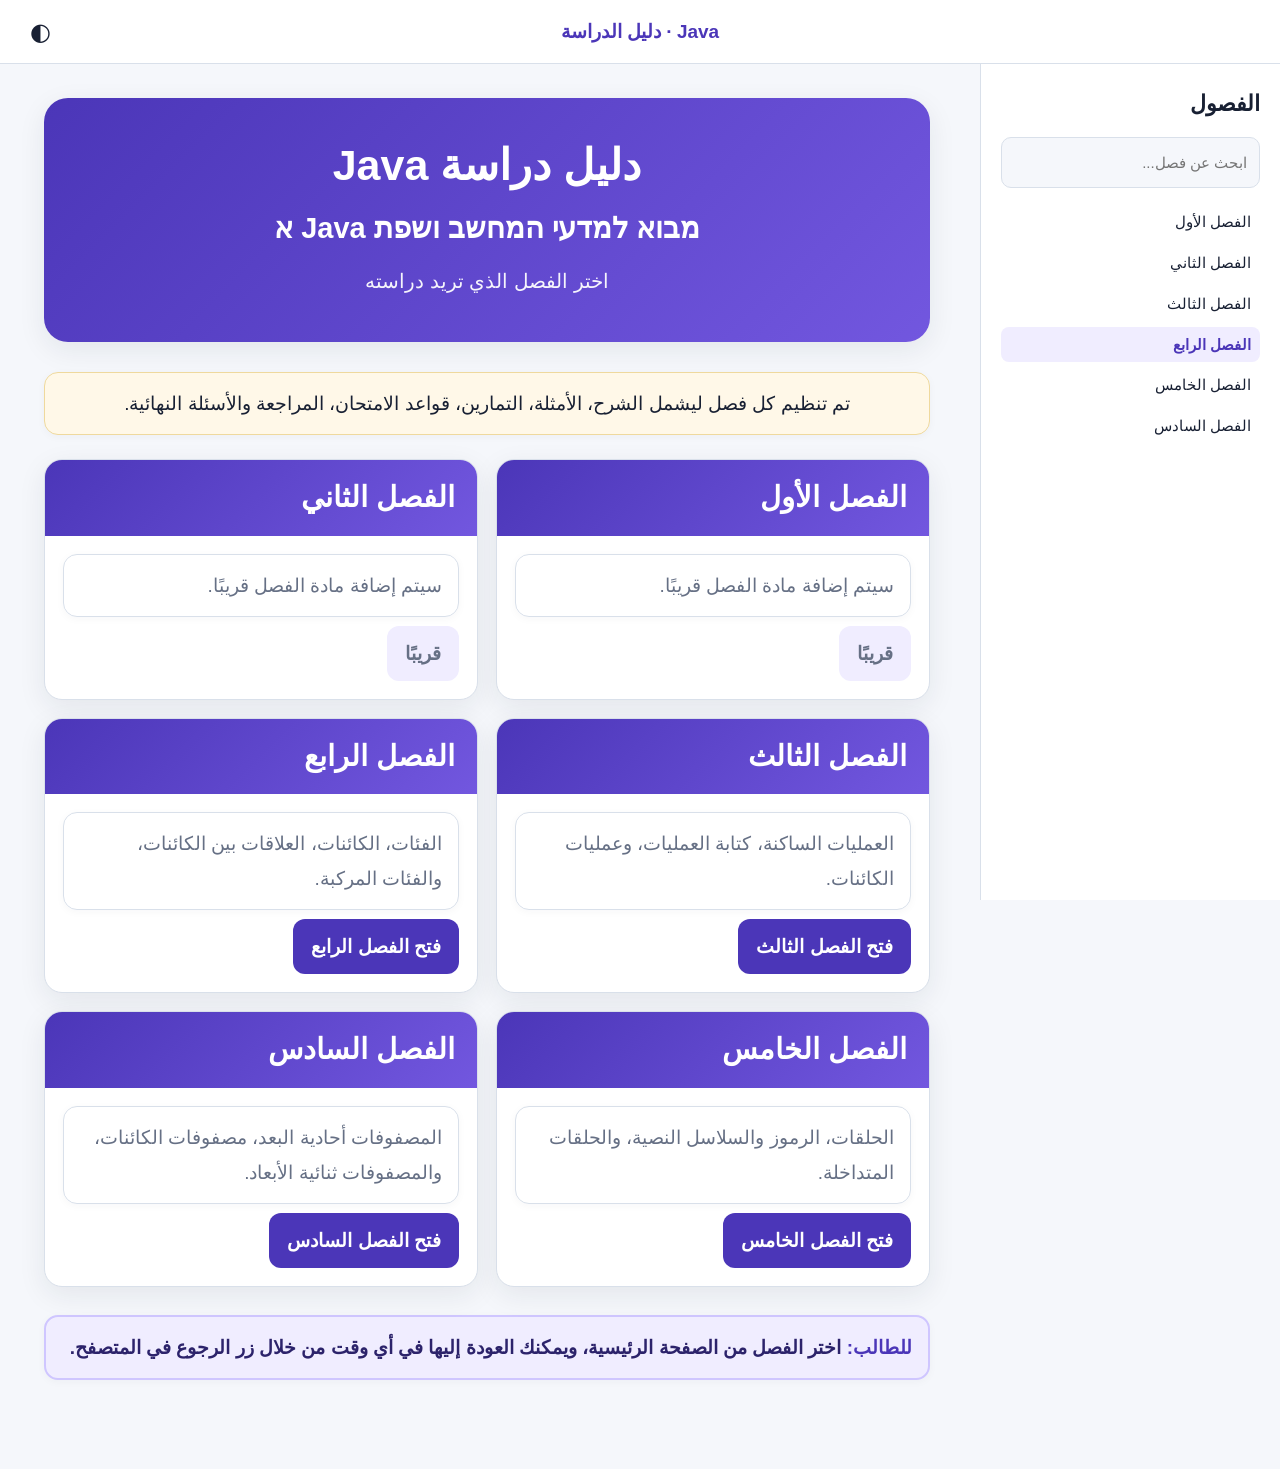
==== index.html @ dca9957d "Java course study guide (chapters 3-6)" ====
<!doctype html>
<html lang="ar" dir="rtl">
<head>
<meta charset="utf-8">
<meta name="viewport" content="width=device-width, initial-scale=1">
<title>دليل دراسة Java | فصول المساق</title>
<link rel="stylesheet" href="styles.css">
<style>
  .home-intro {
    text-align: center;
    margin: 0 0 24px;
  }

  .chapters-grid {
    display: grid;
    grid-template-columns: repeat(2, minmax(0, 1fr));
    gap: 18px;
    margin-top: 18px;
  }

  .chapter-card {
    background: var(--card);
    border: 1px solid var(--line);
    border-radius: 18px;
    overflow: hidden;
    box-shadow: var(--shadow);
  }

  .chapter-card .chapter-title {
    margin: 0;
    border-radius: 0;
  }

  .chapter-body {
    padding: 18px;
  }

  .chapter-body p {
    margin-top: 0;
  }

  .chapter-link,
  .coming-soon {
    display: inline-flex;
    align-items: center;
    justify-content: center;
    min-height: 46px;
    padding: 10px 18px;
    border-radius: 12px;
    font-weight: 800;
    text-decoration: none;
  }

  .chapter-link {
    background: var(--accent);
    color: #fff;
  }

  .chapter-link:hover,
  .chapter-link:focus-visible {
    filter: brightness(1.08);
    outline: 3px solid rgba(75,54,184,.2);
  }

  .coming-soon {
    background: var(--soft);
    color: var(--muted);
    cursor: default;
  }

  .chapter-topic {
    color: var(--muted);
  }

  .site-note {
    margin-top: 28px;
  }

  @media (max-width: 760px) {
    .chapters-grid {
      grid-template-columns: 1fr;
    }
  }
</style>
</head>

<body>
<header class="topbar">
  <button id="menuBtn" class="icon-btn" aria-label="فتح قائمة المحتويات">☰</button>
  <div class="brand">Java · دليل الدراسة</div>
  <button id="themeBtn" class="icon-btn" aria-label="تبديل المظهر">◐</button>
</header>

<aside id="sidebar" class="sidebar" aria-label="قائمة المحتويات">
  <div class="sidebar-inner">
    <h2>الفصول</h2>
    <input id="searchBox" type="search" placeholder="ابحث عن فصل..." aria-label="بحث">
    <nav id="toc"></nav>
  </div>
</aside>

<main id="content" class="content">
  <section class="hero">
    <h1 class="hero-title">دليل دراسة Java</h1>
    <div class="hero-subtitle">מבוא למדעי המחשב ושפת Java א</div>
    <div class="hero-tagline">اختر الفصل الذي تريد دراسته</div>
  </section>

  <div class="home-intro note">
    تم تنظيم كل فصل ليشمل الشرح، الأمثلة، التمارين، قواعد الامتحان، المراجعة والأسئلة النهائية.
  </div>

  <section class="chapters-grid">
    <article class="chapter-card">
      <h2 id="sec-1" class="chapter-title">الفصل الأول</h2>
      <div class="chapter-body">
        <p class="chapter-topic">سيتم إضافة مادة الفصل قريبًا.</p>
        <span class="coming-soon">قريبًا</span>
      </div>
    </article>

    <article class="chapter-card">
      <h2 id="sec-2" class="chapter-title">الفصل الثاني</h2>
      <div class="chapter-body">
        <p class="chapter-topic">سيتم إضافة مادة الفصل قريبًا.</p>
        <span class="coming-soon">قريبًا</span>
      </div>
    </article>

    <article class="chapter-card">
      <h2 id="sec-3" class="chapter-title">الفصل الثالث</h2>
      <div class="chapter-body">
        <p class="chapter-topic">العمليات الساكنة، كتابة العمليات، وعمليات الكائنات.</p>
        <a class="chapter-link" href="chapter3.html">فتح الفصل الثالث</a>
      </div>
    </article>

    <article class="chapter-card">
      <h2 id="sec-4" class="chapter-title">الفصل الرابع</h2>
      <div class="chapter-body">
        <p class="chapter-topic">الفئات، الكائنات، العلاقات بين الكائنات، والفئات المركبة.</p>
        <a class="chapter-link" href="chapter4.html">فتح الفصل الرابع</a>
      </div>
    </article>

    <article class="chapter-card">
      <h2 id="sec-5" class="chapter-title">الفصل الخامس</h2>
      <div class="chapter-body">
        <p class="chapter-topic">الحلقات، الرموز والسلاسل النصية، والحلقات المتداخلة.</p>
        <a class="chapter-link" href="chapter5.html">فتح الفصل الخامس</a>
      </div>
    </article>

    <article class="chapter-card">
      <h2 id="sec-6" class="chapter-title">الفصل السادس</h2>
      <div class="chapter-body">
        <p class="chapter-topic">المصفوفات أحادية البعد، مصفوفات الكائنات، والمصفوفات ثنائية الأبعاد.</p>
        <a class="chapter-link" href="chapter6.html">فتح الفصل السادس</a>
      </div>
    </article>
  </section>

  <div class="exam-tip site-note">
    <strong>للطالب:</strong> اختر الفصل من الصفحة الرئيسية، ويمكنك العودة إليها في أي وقت من خلال زر الرجوع في المتصفح.
  </div>
</main>

<button id="topBtn" class="top-btn" aria-label="العودة إلى الأعلى">↑</button>
<script src="script.js"></script>
</body>
</html>
---- styles.css ----
:root{--bg:#f5f7fb;--card:#fff;--text:#182033;--muted:#667085;--line:#d9e0ea;--accent:#4b36b8;--accent2:#7257df;--soft:#f0edff;--code:#101828;--codeText:#eef2ff;--note:#fff8e8;--shadow:0 8px 28px rgba(24,32,51,.08)}
*{box-sizing:border-box}html{scroll-behavior:smooth}body{margin:0;background:var(--bg);color:var(--text);font-family:"Noto Naskh Arabic","Arial",sans-serif;font-size:19px;line-height:1.85}.topbar{height:64px;position:sticky;top:0;z-index:20;display:flex;align-items:center;justify-content:space-between;padding:0 18px;background:rgba(255,255,255,.94);backdrop-filter:blur(12px);border-bottom:1px solid var(--line)}.brand{font-weight:800;color:var(--accent)}.icon-btn{border:0;background:transparent;font-size:24px;cursor:pointer;color:var(--text);width:44px;height:44px;border-radius:12px}.icon-btn:hover,.icon-btn:focus-visible{background:var(--soft);outline:3px solid rgba(75,54,184,.2)}.sidebar{position:fixed;right:0;top:64px;bottom:0;width:300px;background:var(--card);border-left:1px solid var(--line);overflow:auto;z-index:15}.sidebar-inner{padding:20px}.sidebar h2{margin:0 0 12px;font-size:22px}.sidebar input{width:100%;padding:11px 12px;border:1px solid var(--line);border-radius:10px;font:inherit;font-size:15px;background:var(--bg);color:var(--text)}#toc{margin-top:16px;display:grid;gap:5px}#toc a{display:block;text-decoration:none;color:var(--text);padding:7px 9px;border-radius:8px;font-size:15px;line-height:1.45}#toc a:hover,#toc a.active{background:var(--soft);color:var(--accent);font-weight:700}.content{max-width:1260px;margin:0 auto;padding:34px 340px 80px 34px;min-height:100vh}.hero{background:linear-gradient(135deg,var(--accent),var(--accent2));color:#fff;padding:42px 34px;border-radius:24px;box-shadow:var(--shadow);margin-bottom:30px;text-align:center}.hero-title{margin:0;font-size:43px;line-height:1.2}.hero-subtitle{font-size:29px;font-weight:800;margin-top:10px}.hero-tagline{font-size:20px;margin-top:8px;opacity:.94}.chapter-title{margin:40px 0 18px;padding:18px 22px;border-radius:16px;background:linear-gradient(135deg,var(--accent),var(--accent2));color:white;font-size:29px;line-height:1.35;scroll-margin-top:85px}.section-title{font-size:23px;color:var(--accent);margin:28px 0 10px;border-right:5px solid var(--accent2);padding-right:12px}p,.bullet,.numbered,.note,.exam-tip{background:var(--card);border:1px solid var(--line);border-radius:14px;padding:13px 16px;margin:9px 0;box-shadow:0 2px 8px rgba(24,32,51,.035)}.bullet{position:relative;padding-right:35px}.bullet:before{content:"•";position:absolute;right:15px;color:var(--accent);font-size:25px}.numbered{border-right:4px solid var(--accent2)}.note{background:var(--note);border-color:#efd99d}.exam-tip{background:var(--soft);border:2px solid #cfc6ff;color:#2c236b;font-weight:600}.exam-tip strong{color:var(--accent)}code{font-family:"DejaVu Sans Mono","Courier New",monospace;font-size:.86em;unicode-bidi:isolate;background:#eef0f5;border-radius:5px;padding:1px 5px;color:#222}.code-block{direction:ltr;text-align:left;background:var(--code);color:var(--codeText);border-radius:14px;padding:16px;overflow:auto;line-height:1.55;font-size:14px;box-shadow:var(--shadow)}.code-block code,.code-table code{background:transparent;color:inherit;padding:0}.table-wrap{overflow:auto;margin:14px 0}.study-table,.code-table{border-collapse:separate;border-spacing:0;width:100%;background:var(--card);border:1px solid var(--line);border-radius:14px;overflow:hidden;box-shadow:var(--shadow)}.study-table td,.code-table td{border-bottom:1px solid var(--line);border-left:1px solid var(--line);padding:12px;vertical-align:top}.study-table tr:last-child td,.code-table tr:last-child td{border-bottom:0}.study-table td:last-child,.code-table td:last-child{border-left:0}.code-table{direction:ltr;text-align:left;background:var(--code);color:var(--codeText)}.code-table pre{margin:0;white-space:pre-wrap;font:14px/1.55 "DejaVu Sans Mono","Courier New",monospace}.top-btn{position:fixed;left:20px;bottom:20px;width:48px;height:48px;border:0;border-radius:50%;background:var(--accent);color:white;font-size:25px;cursor:pointer;box-shadow:var(--shadow);opacity:0;pointer-events:none;transition:.2s}.top-btn.show{opacity:1;pointer-events:auto}.search-hidden{display:none!important}body.dark{--bg:#111522;--card:#1a2030;--text:#eef1f8;--muted:#a9b1c3;--line:#343d51;--accent:#a990ff;--accent2:#755ae8;--soft:#292344;--code:#090c13;--codeText:#f2f4ff;--note:#302a1d;--shadow:0 8px 28px rgba(0,0,0,.28)}body.dark .topbar{background:rgba(17,21,34,.94)}body.dark code{background:#2b3140;color:#f4f5f7}
@media(max-width:1050px){.sidebar{transform:translateX(100%);transition:.25s;width:min(86vw,320px);box-shadow:-10px 0 35px rgba(0,0,0,.15)}.sidebar.open{transform:translateX(0)}.content{padding:26px 20px 80px}.hero{padding:32px 20px}.hero-title{font-size:34px}.chapter-title{font-size:25px}}
@media(min-width:1051px){#menuBtn{visibility:hidden}}
@media print{body{background:#fff;font-size:13pt}.topbar,.sidebar,.top-btn{display:none!important}.content{max-width:none;padding:0;margin:0}.hero{background:none!important;color:#111;border:2px solid #555;box-shadow:none}.chapter-title{background:none!important;color:#111;border:2px solid #555;page-break-before:auto}.code-block,.code-table{background:#fff!important;color:#000!important;border:1px solid #555;box-shadow:none}p,.bullet,.numbered,.note,.exam-tip,.study-table,.code-table{box-shadow:none;break-inside:avoid}.chapter-title,.section-title{break-after:avoid}}
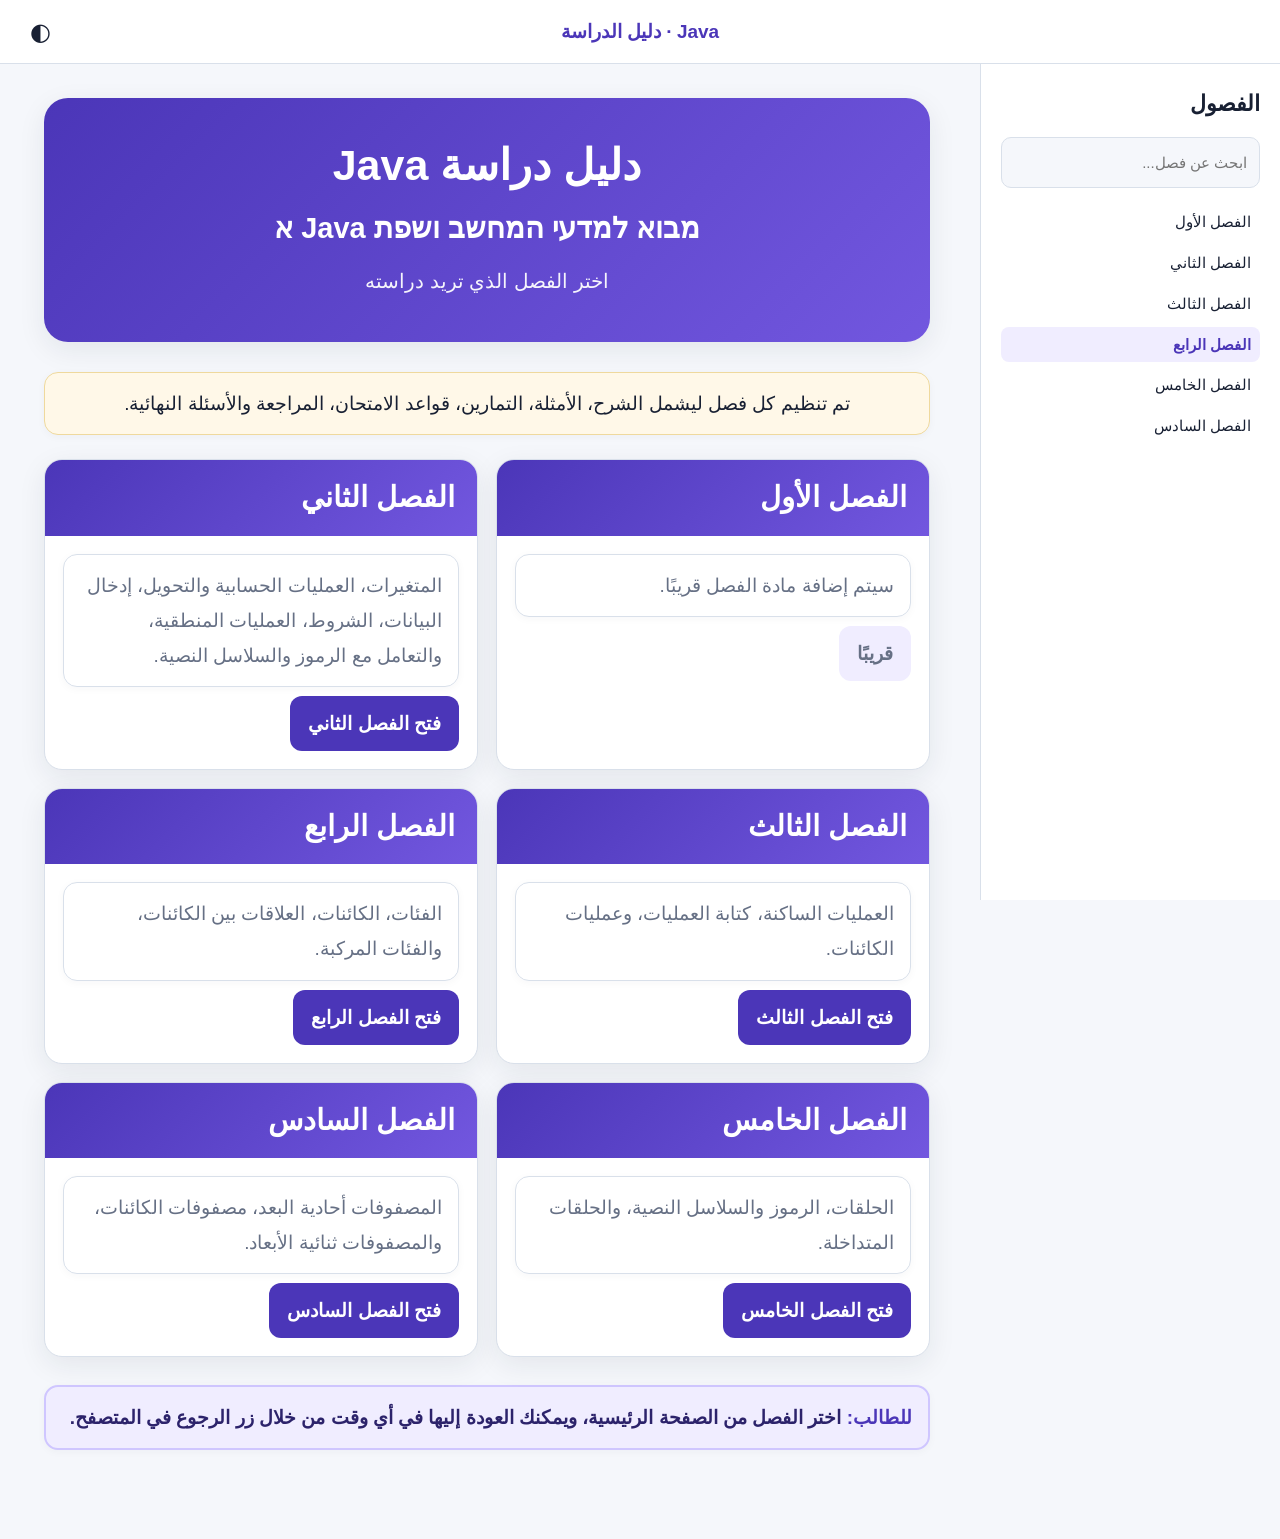
==== commit 56a7d297: "Added chapter 2" ====
--- a/index.html
+++ b/index.html
@@ -122,8 +122,8 @@
     <article class="chapter-card">
       <h2 id="sec-2" class="chapter-title">الفصل الثاني</h2>
       <div class="chapter-body">
-        <p class="chapter-topic">سيتم إضافة مادة الفصل قريبًا.</p>
-        <span class="coming-soon">قريبًا</span>
+        <p class="chapter-topic">المتغيرات، العمليات الحسابية والتحويل، إدخال البيانات، الشروط، العمليات المنطقية، والتعامل مع الرموز والسلاسل النصية.</p>
+        <a class="chapter-link" href="chapter2.html">فتح الفصل الثاني</a>
       </div>
     </article>
 
